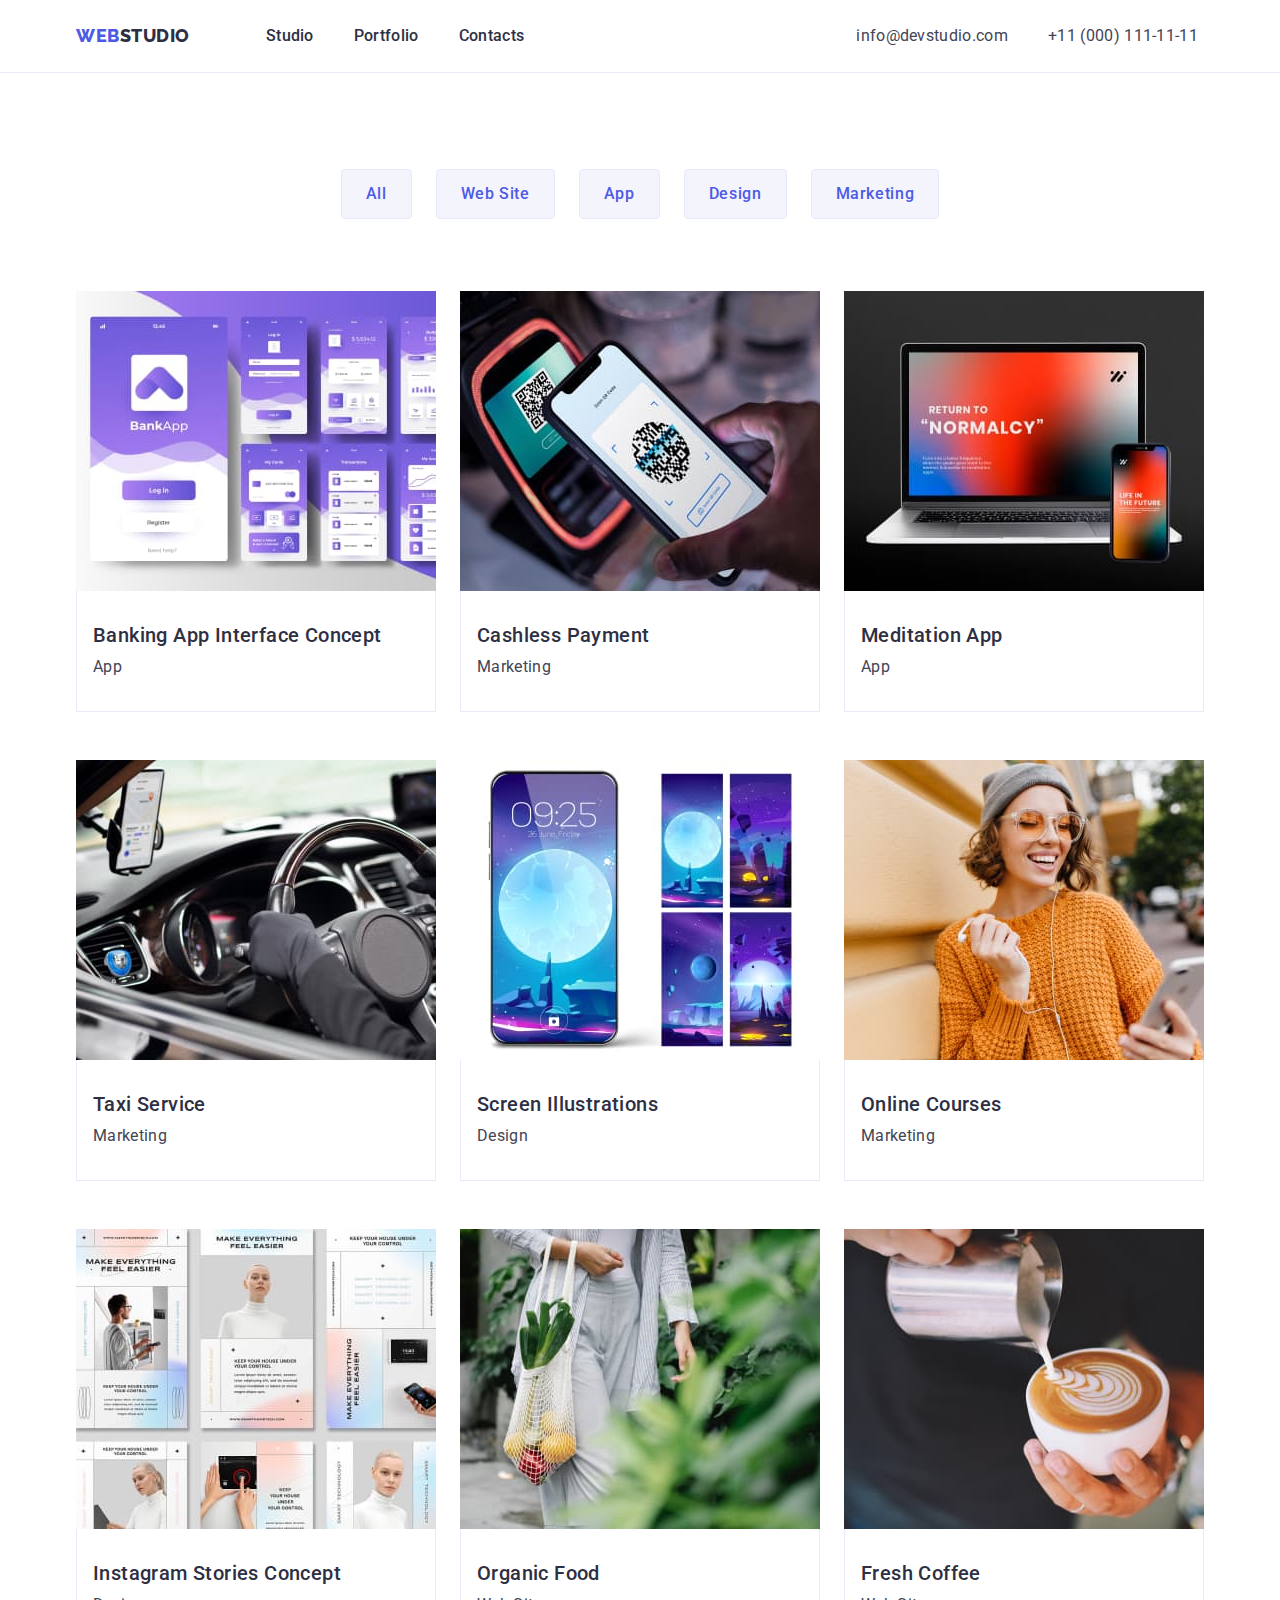
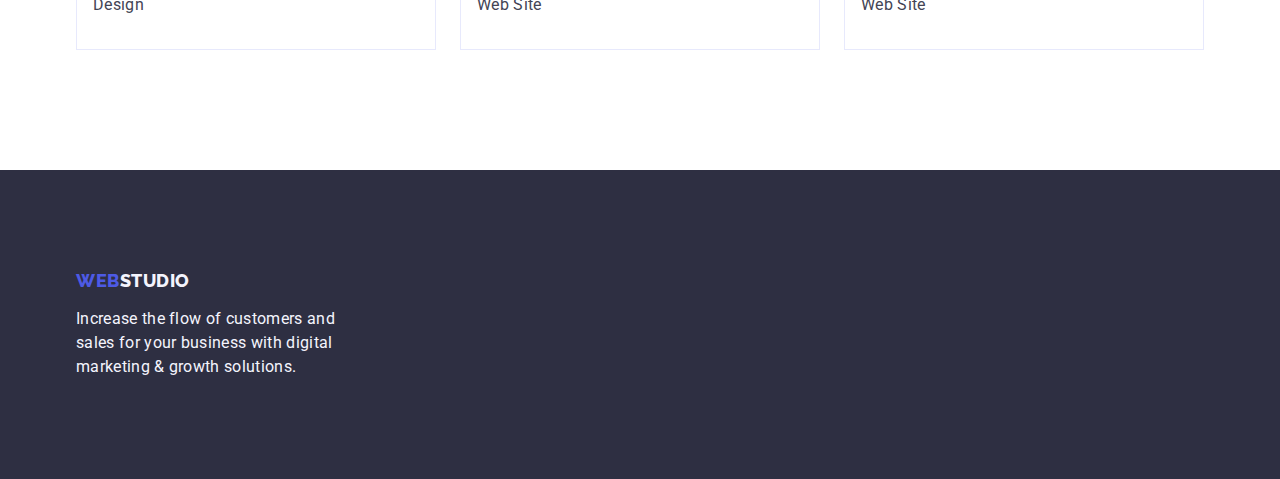
==== portfolio.html @ 5e8afd54 "finish" ====
<!DOCTYPE html>
<html lang="en">
  <head>
    <meta charset="UTF-8" />
    <meta http-equiv="X-UA-Compatible" content="IE=edge" />
    <meta name="viewport" content="width=device-width, initial-scale=1.0" />
    <title>Webstudio</title>
    <link rel="preconnect" href="https://fonts.googleapis.com" />
    <link rel="preconnect" href="https://fonts.gstatic.com" crossorigin />
    <link
      href="https://fonts.googleapis.com/css2?family=Montserrat:wght@400;700&family=Raleway:wght@800&family=Roboto:wght@400;500;700;900&display=swap"
      rel="stylesheet"/>
    <link
      rel="stylesheet"
      href="https://cdnjs.cloudflare.com/ajax/libs/modern-normalize/2.0.0/modern-normalize.min.css"/>
    <link rel="stylesheet" href="./css/styles.css" />
  </head>
  <body>
    <header class="header">
      <div class="header-all container">
        <nav class="header-nav">
          <a href="./index.html" class="logo link">WEB<span class="logo-studio-header">Studio</span></a>
          <ul class="menu-list list">
            <li>
              <a href="./index.html" class="menu link">Studio</a>
            </li>
            <li>
              <a href="./portfolio.html" class="menu link">Portfolio</a>
            </li>
            <li>
              <a href="" class="menu link">Contacts</a>
            </li>
          </ul>
        </nav>
        <address class="adress">
          <ul class="adress-list list">
            <li>
              <a href="mailto:info@devstudio.com" class="mail-tel link"
                >info@devstudio.com</a>
            </li>
            <li>
              <a href="tel:+110001111111" class="mail-tel link"
                >+11 (000) 111-11-11</a>
            </li>
          </ul>
        </address>
      </div>
    </header>
    <main>
      <section class="portfolio section">
        <div class="portfolio-all container">
          <h1 hidden class="visually-hidden">Portfolio</h1>
          <ul class="portfolio-list list">
            <li><button type="button" class="button-all">All</button></li>
            <li><button type="button" class="button-all">Web Site</button></li>
            <li><button type="button" class="button-all">App</button></li>
            <li><button type="button" class="button-all">Design</button></li>
            <li><button type="button" class="button-all">Marketing</button></li>
          </ul>
          <!--Images-->
          <ul class="portfolio-images-list list">
            <li class="images-portfolio">
              <a href="" class="link">
                <img src="./images/row1-img-1.jpg" alt="Banking" width="360" />
                <div class="services-all">
                  <h2 class="services">Banking App Interface Concept</h2>
                  <p class="services-text link">App</p>
                </div>
              </a>
            </li>
            <li class="images-portfolio">
              <a href="" class="link">
                <img src="./images/row1-img-2.jpg" alt="Cashless" width="360" />
                <div class="services-all">
                  <h2 class="services">Cashless Payment</h2>
                  <p class="services-text link">Marketing</p>
                </div>
              </a>
            </li>
            <li class="images-portfolio">
              <a href="" class="link">
                <img
                  src="./images/row1-img-3.jpg"
                  alt="Meditation"
                  width="360"/>
                <div class="services-all">
                  <h2 class="services">Meditation App</h2>
                  <p class="services-text link">App</p>
                </div>
              </a>
            </li>
            <li class="images-portfolio">
              <a href="" class="link">
                <img src="./images/row2-img-1.jpg" alt="Taxi" width="360" />
                <div class="services-all">
                  <h2 class="services">Taxi Service</h2>
                  <p class="services-text link">Marketing</p>
                </div>
              </a>
            </li>
            <li class="images-portfolio">
              <a href="" class="link">
                <img src="./images/row2-img-2.jpg" alt="Screen" width="360" />
                <div class="services-all">
                  <h2 class="services">Screen Illustrations</h2>
                  <p class="services-text link">Design</p>
                </div>
              </a>
            </li>
            <li class="images-portfolio">
              <a href="" class="link">
                <img src="./images/row2-img-3.jpg" alt="Courses" width="360" />
                <div class="services-all">
                  <h2 class="services">Online Courses</h2>
                  <p class="services-text link">Marketing</p>
                </div>
              </a>
            </li>
            <li class="images-portfolio">
              <a href="" class="link">
                <img
                  src="./images/row3-img-1.jpg"
                  alt="Instagram"
                  width="360"/>
                <div class="services-all">
                  <h2 class="services">Instagram Stories Concept</h2>
                  <p class="services-text link">Design</p>
                </div>
              </a>
            </li>
            <li class="images-portfolio">
              <a href="" class="link">
                <img src="./images/row3-img-2.jpg" alt="Food" width="360" />
                <div class="services-all">
                  <h2 class="services">Organic Food</h2>
                  <p class="services-text link">Web Site</p>
                </div>
              </a>
            </li>
            <li class="images-portfolio">
              <a href="" class="link">
                <img src="./images/row3-img-3.jpg" alt="Coffee" width="360" />
                <div class="services-all">
                  <h2 class="services">Fresh Coffee</h2>
                  <p class="services-text link">Web Site</p>
                </div>
              </a>
            </li>
          </ul>
        </div>
      </section>
    </main>
    <footer class="footer">
      <div class="container">
        <a href="./index.html" class="logo-footer link"
          >WEB<span class="logo-studio">Studio</span></a>
        <p class="footer-text">
          Increase the flow of customers and sales for your business with
          digital marketing & growth solutions.
        </p>
      </div>
    </footer>
  </body>
</html>
---- css/styles.css ----
* {
    box-sizing: border-box;
}

body {
    font-family: 'Roboto', sans-serif;
    font-weight: 500;
    font-size: 16px;
    color: var(--paragraph-color);
    background-color: var(--text-color);
}

:root {
    --title-color: #404BBF;
    --text-color: #FFFFFF;
    --btn-color: #4d5ae5;
    --services-color: #2e2f42;
    --paragraph-color: #434455;
    --white-filler-color: #F4F4FD;
    --button-portfolio: #e7e9fc;
}

p,
h1,
h2,
h3,
h4,
h5,
h6 {
    margin: 0;
}

ul,
ol {
    margin: 0;
    padding: 0;
}

.container {
    width: 1158px;
    padding: 0 15px;
    margin: 0 auto;
}

img {
    display: block;
}

.list {
    list-style: none;
}

.link {
    text-decoration: none;
}

.header {
    background-color: var(--text-color);
    margin: 0;
    border-bottom: 1px solid var(--button-portfolio);
    padding: 24px 0;
}

.header-all {
    display: flex;
}

.header-nav {
    display: flex;
    align-items: center;
}

.logo {
    font-family: 'Raleway', sans-serif;
    font-style: normal;
    font-weight: 800;
    font-size: 18px;
    line-height: 1.17;
    letter-spacing: 0.03em;
    text-transform: uppercase;
    color: var(--btn-color);
    margin-right: 76px;

}

.logo-studio-header {
    color: var(--services-color);
}

.logo-studio {
    color: var(--white-filler-color);
}

.menu-list {
    display: flex;
    gap: 40px;
}

.menu {
    font-weight: 500;
    font-size: 16px;
    line-height: 1.5;
    letter-spacing: 0.02em;
    color: var(--services-color);
     padding: 24px 0;
}

.adress-list {
    display: flex;
    gap: 40px;
}

.adress {
    font-style: normal;
    font-weight: 400;
    font-size: 16px;
    line-height: 1.5;
    letter-spacing: 0.02em;
    color: var(--paragraph-color);
    margin-left: 332px;
    
}

.mail-tel {
    color: var(--paragraph-color);
}

.menu:hover,
.menu:focus {
    color: var(--title-color);
}

.mail-tel:hover,
.mail-tel:focus {
    color: var(--title-color);
}

.section-hero {
    background-color: var(--services-color);
    padding: 188px 0;
}

.hero-list {
    display: flex;
    flex-direction: column;
    justify-content: center;
}

.hero {
    font-weight: 700;
    font-size: 56px;
    line-height: 1.07;
    text-align: center;
    letter-spacing: 0.02em;
    color: var(--text-color);
    max-width: 496px;
    margin: 0 auto;
    display: flex;
    flex-direction: column;
    justify-content: center;
}


.button {
    font-family: 'Roboto', sans-serif;
    font-style: normal;
    font-weight: 500;
    font-size: 16px;
    line-height: 1.5;
    display: flex;
    align-items: center;
    letter-spacing: 0.04em;
    color: var(--text-color);
    cursor: pointer;
    background-color: var(--btn-color);
    display: block;
    min-width: 169px;
    height: 56px;
    border: none;
    border-radius: 4px;
    gap: 10px;
    margin-top: 48px;
    margin: 48px auto;
}

.button:hover,
.button:focus {
    background-color: var(--title-color);
}

.visually-hidden {
    position: absolute;
    width: 1px;
    height: 1px;
    margin: -1px;
    border: 0;
    padding: 0;
    white-space: nowrap;
    clip-path: inset(100%);
    clip: rect(0 0 0 0);
    overflow: hidden;
}

.section-about-work {
    background-color: var(--text-color);
    padding: 120px 0;

}

.about-work-list {
    display: flex;
    gap: 24px;
}

.about-work-list-text {
    width: calc((100% - 72px) / 4);
}

.about-work {
    font-weight: 500;
    font-size: 20px;
    line-height: 1.2;
    letter-spacing: 0.02em;
    color: var(--services-color);
    margin-bottom: 8px;
}

.about-work-text {
    font-weight: 400;
    font-size: 16px;
    line-height: 1.5;
    letter-spacing: 0.02em;
    color: var(--paragraph-color);
}

.section-work {
    background-color: var(--text-color);
    padding-bottom: 120px;

}

.work-all {
    display: flex;
    flex-direction: column;
    justify-content: center;
}

.work {
    font-weight: 700;
    font-size: 36px;
    line-height: 1.11;
    text-align: center;
    letter-spacing: 0.02em;
    text-transform: capitalize;
    color: var(--services-color);
    margin-bottom: 72px;
}

.work-list {
    display: flex;
    gap: 24px;
}

.work-images {
    width: calc((100% - 48px) / 3);
}

.section-team {
    background-color: var(--white-filler-color);
    padding: 120px 0;
}

.team-all {
    display: flex;
    flex-direction: column;
    justify-content: center;
}

.team-photo-list {
    display: flex;
    gap: 24px;
}

.team-photo {
    background-color: var(--text-color);
    width: calc((100% - 72px) / 4);
    border-radius: 0px 0px 4px 4px;
}

.team {
    font-weight: 700;
    font-size: 36px;
    line-height: 1.11;
    letter-spacing: 0.02em;
    text-align: center;
    text-transform: capitalize;
    color: var(--services-color);
    margin-bottom: 72px;
    text-align: center;
}

.worker-name {
    font-weight: 500;
    font-size: 20px;
    line-height: 1.2;
    letter-spacing: 0.02em;
    color: var(--services-color);
    text-align: center;
    margin-bottom: 8px;
}

.profession {
    font-weight: 400;
    font-size: 16px;
    line-height: 1.5;
    letter-spacing: 0.02em;
    color: var(--paragraph-color);
    text-align: center;
}

.worker-all {
    padding: 32px 16px;
}

.footer {
    background-color: var(--services-color);
    padding: 100px 0;
}

.logo-footer {
    font-family: 'Raleway', sans-serif;
    font-style: normal;
    font-weight: 800;
    font-size: 18px;
    line-height: 1.17;
    letter-spacing: 0.03em;
    text-transform: uppercase;
    color: var(--btn-color);
    margin-right: 76px;
    display: inline-block;
    margin-bottom: 16px;
}

.footer-text {
    font-weight: 400;
    font-size: 16px;
    line-height: 1.5;
    letter-spacing: 0.02em;
    color: var(--white-filler-color);
    max-width: 264px;
}

.portfolio {
    padding: 96px 0 120px;
}

.portfolio-all {
    display: flex;
    flex-direction: column;
}

.portfolio-list {
    display: flex;
    justify-content: center;
    gap: 24px;
    margin-bottom: 72px;
}

.button-all {
    font-family: "Roboto", sans-serif;
    font-size: 16px;
    line-height: 1.5;
    letter-spacing: 0.04em;
    color: var(--btn-color);
    cursor: pointer;
    font-weight: 500;
    background-color: var(--white-filler-color);
    padding: 12px 24px;
    border: 1px solid var(--button-portfolio);
    border-radius: 4px;
}

.button-all:hover,
.button-all:focus {
    background-color: var(--title-color);
    border: 1px solid transparent;
}

.button-all:hover,
.button-all:focus {
    color: var(--text-color);
}

.portfolio-images-list {
    display: flex;
    flex-wrap: wrap;
    column-gap: 24px;
    row-gap: 48px;
}

.images-portfolio {
    width: calc((100% - 48px) / 3);
}

.services-all {
    padding: 32px 16px;
    border: 1px solid var(--button-portfolio);
    border-top: none;
}

.services {
    font-weight: 500;
    font-size: 20px;
    line-height: 1.2;
    letter-spacing: 0.02em;
    color: var(--services-color);
    margin-bottom: 8px;
}

.services-text {
    font-weight: 400;
    font-size: 16px;
    line-height: 1.5;
    letter-spacing: 0.02em;
    color: var(--paragraph-color);
}
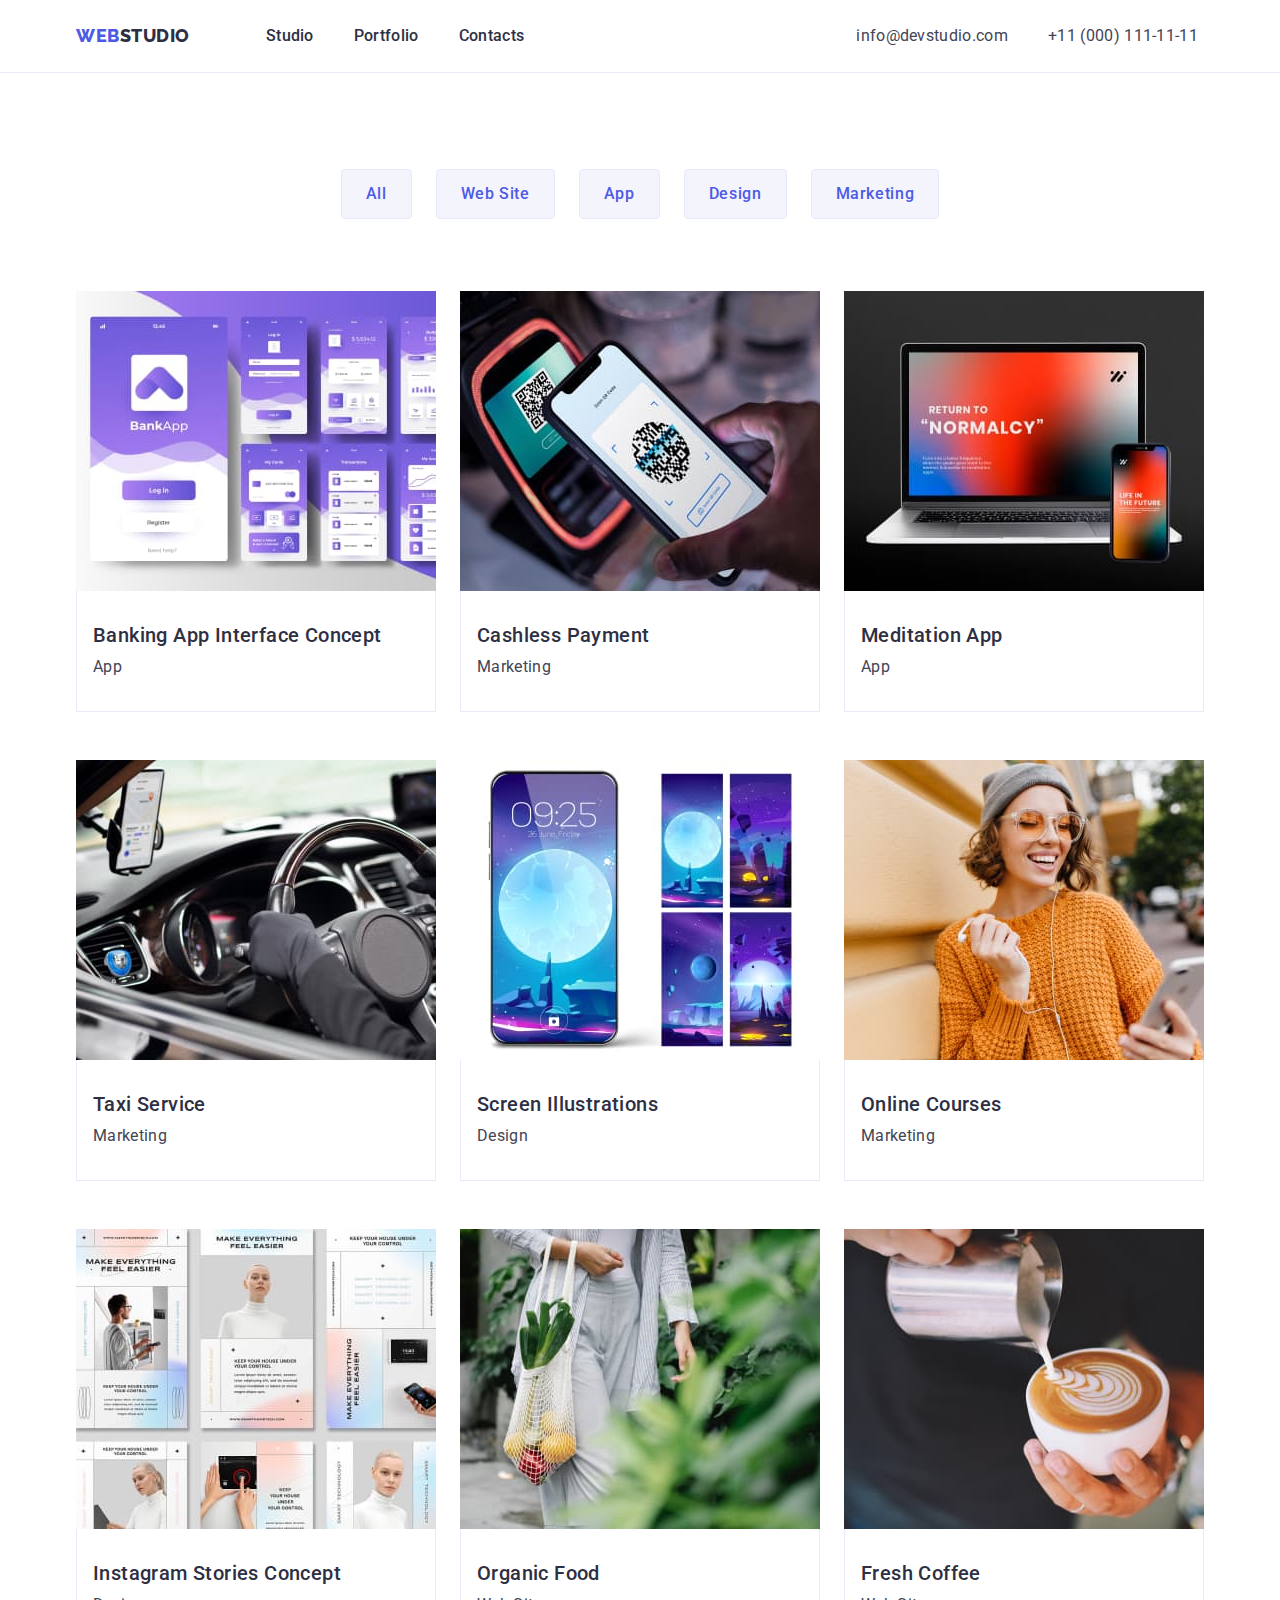
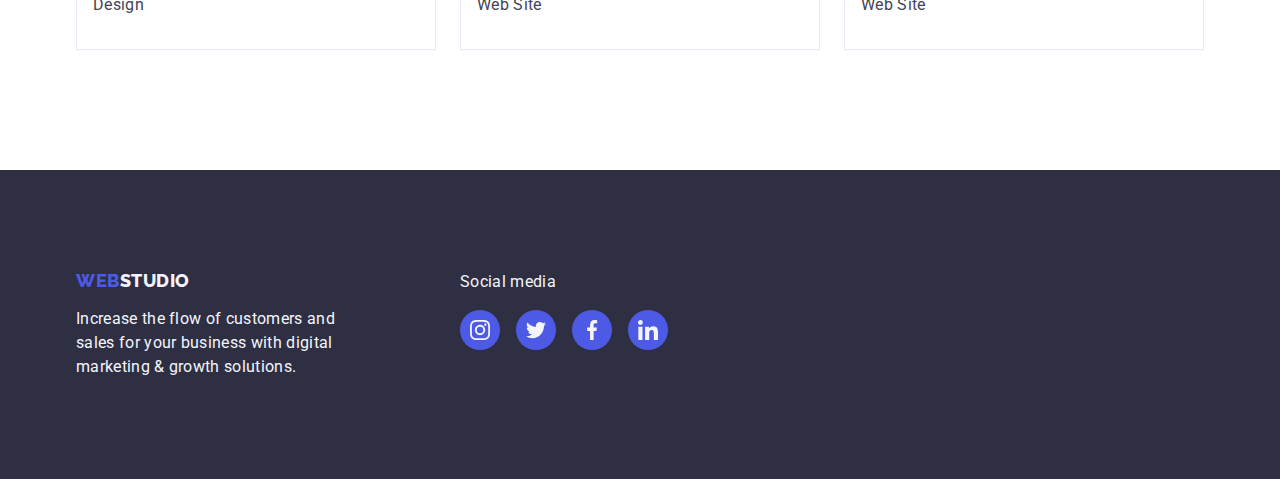
==== commit 456413af: "finish" ====
--- a/portfolio.html
+++ b/portfolio.html
@@ -151,7 +151,8 @@
       </section>
     </main>
     <footer class="footer">
-      <div class="container">
+      <div class="footer-container container">
+        <div class="main-footer">
         <a href="./index.html" class="logo-footer link"
           >WEB<span class="logo-studio">Studio</span></a>
         <p class="footer-text">
@@ -159,6 +160,40 @@
           digital marketing & growth solutions.
         </p>
       </div>
-    </footer>
+        <div class="footer-social">
+          <p class="footer-text">Social media</p>
+          <ul class="social-list-footer list">
+          <li class="social-list-iteam">
+            <a href="" class="social-list-link-footer">
+              <svg class="social-list-icons" width="20" height="20">
+                <use href="./images/icons.svg#instagram"></use>
+              </svg>
+            </a>
+          </li>
+          <li class="social-list-iteam">
+            <a href="" class="social-list-link-footer">
+              <svg class="social-list-icons" width="20" height="20">
+                <use href="./images/icons.svg#twitter"></use>
+              </svg>
+            </a>
+          </li>
+          <li class="social-list-iteam">
+            <a href="" class="social-list-link-footer">
+              <svg class="social-list-icons" width="20" height="20">
+                <use href="./images/icons.svg#facebook"></use>
+              </svg>
+            </a>
+          </li>
+          <li class="social-list-iteam">
+            <a href="" class="social-list-link-footer">
+              <svg class="social-list-icons" width="20" height="20">
+                <use href="./images/icons.svg#linkedin"></use>
+              </svg>
+            </a>
+          </li>
+        </ul>
+      </div> 
+      </div>
+      </footer>
   </body>
 </html>
--- a/css/styles.css
+++ b/css/styles.css
@@ -18,6 +18,8 @@
     --paragraph-color: #434455;
     --white-filler-color: #F4F4FD;
     --button-portfolio: #e7e9fc;
+    --green-color:#31D0AA;
+    --light-slate-color: #8E8F99;
 }
 
 p,
@@ -138,6 +140,8 @@
 .section-hero {
     background-color: var(--services-color);
     padding: 188px 0;
+    background-image: linear-gradient(rgba(46, 47, 66, 0.4),rgba(46, 47, 66, 0.4)), url("../images/people.jpg");
+    background-size: cover;
 }
 
 .hero-list {
@@ -232,6 +236,15 @@
     letter-spacing: 0.02em;
     color: var(--paragraph-color);
 }
+.about-work-icons-link{
+    display: flex;
+    justify-content: center;
+    align-items: center;
+    width: 264px;
+    height: 112px;
+    background-color: var(--white-filler-color);
+    margin-bottom: 8px;
+}
 
 .section-work {
     background-color: var(--text-color);
@@ -285,6 +298,7 @@
     background-color: var(--text-color);
     width: calc((100% - 72px) / 4);
     border-radius: 0px 0px 4px 4px;
+    box-shadow: 1px 1px 5px 0 var(--paragraph-color);
 }
 
 .team {
@@ -321,10 +335,35 @@
 .worker-all {
     padding: 32px 16px;
 }
+.social-list{
+    display: flex;
+    justify-content: center;
+    gap: 24px;
+    margin-bottom: 32px;
+    margin-top: 8px;
+}
+.social-list-link{
+    display: flex;
+    justify-content: center;
+    align-items: center;
+    width: 40px;
+    height: 40px;
+    border-radius: 50%;
+    background-color: var(--btn-color);
+}
+.social-list-link:hover,
+.social-list-link:focus{
+    background-color: var(--title-color);
+}
 
 .footer {
+    display: flex;
     background-color: var(--services-color);
     padding: 100px 0;
+    
+}
+.footer-container{
+    display: flex;
 }
 
 .logo-footer {
@@ -350,6 +389,36 @@
     max-width: 264px;
 }
 
+.footer-social{
+    display: block;
+    max-width: 208px;
+    max-height: 80px;
+}
+.social-list-footer{
+    display: flex;
+    justify-content: center;
+    gap: 16px;
+    margin-top: 16px;
+}
+.social-list-link-footer{
+    display: flex;
+    justify-content: center;
+    align-items: center;
+    width: 40px;
+    height: 40px;
+    border-radius: 50%;
+    background-color: var(--btn-color);
+}
+.social-list-link-footer:hover,
+.social-list-link-footer:focus{
+    background-color: var(--green-color);
+}
+.main-footer{
+    display: block;
+    max-width:264px ;
+    max-height: 112px;
+    margin-right: 120px;
+}
 .portfolio {
     padding: 96px 0 120px;
 }
@@ -384,6 +453,7 @@
 .button-all:focus {
     background-color: var(--title-color);
     border: 1px solid transparent;
+    box-shadow: 1px 1px 5px 0 var(--paragraph-color);
 }
 
 .button-all:hover,
@@ -401,7 +471,10 @@
 .images-portfolio {
     width: calc((100% - 48px) / 3);
 }
-
+.images-portfolio:hover{
+    box-shadow: 1px 1px 5px 0 var(--paragraph-color)
+
+} 
 .services-all {
     padding: 32px 16px;
     border: 1px solid var(--button-portfolio);
@@ -423,4 +496,38 @@
     line-height: 1.5;
     letter-spacing: 0.02em;
     color: var(--paragraph-color);
-}+}
+.customers-section{
+    padding: 120px 0;
+    background-color: var(--text-color);
+}
+.customers-list{
+    display: flex;
+    gap: 24px;
+}
+.customers-link{
+    display: flex;
+    justify-content: center;
+    align-items: center;
+    width: 168px;
+    height: 88px;
+    background-color: var(--text-color);
+    border-radius: 4px 4px 4px 4px;
+    border: 1px solid var(--light-slate-color);
+}
+.customers-icons{
+    fill: var(--light-slate-color);
+}
+.customers-icons:focus,
+.customers-icons:hover{
+    fill: var(--title-color);
+}
+.customers-link:hover,
+.customers-link:focus{
+    border: 1px solid var(--title-color);
+
+}
+
+.title-customers{
+    margin-bottom: 72px;
+}
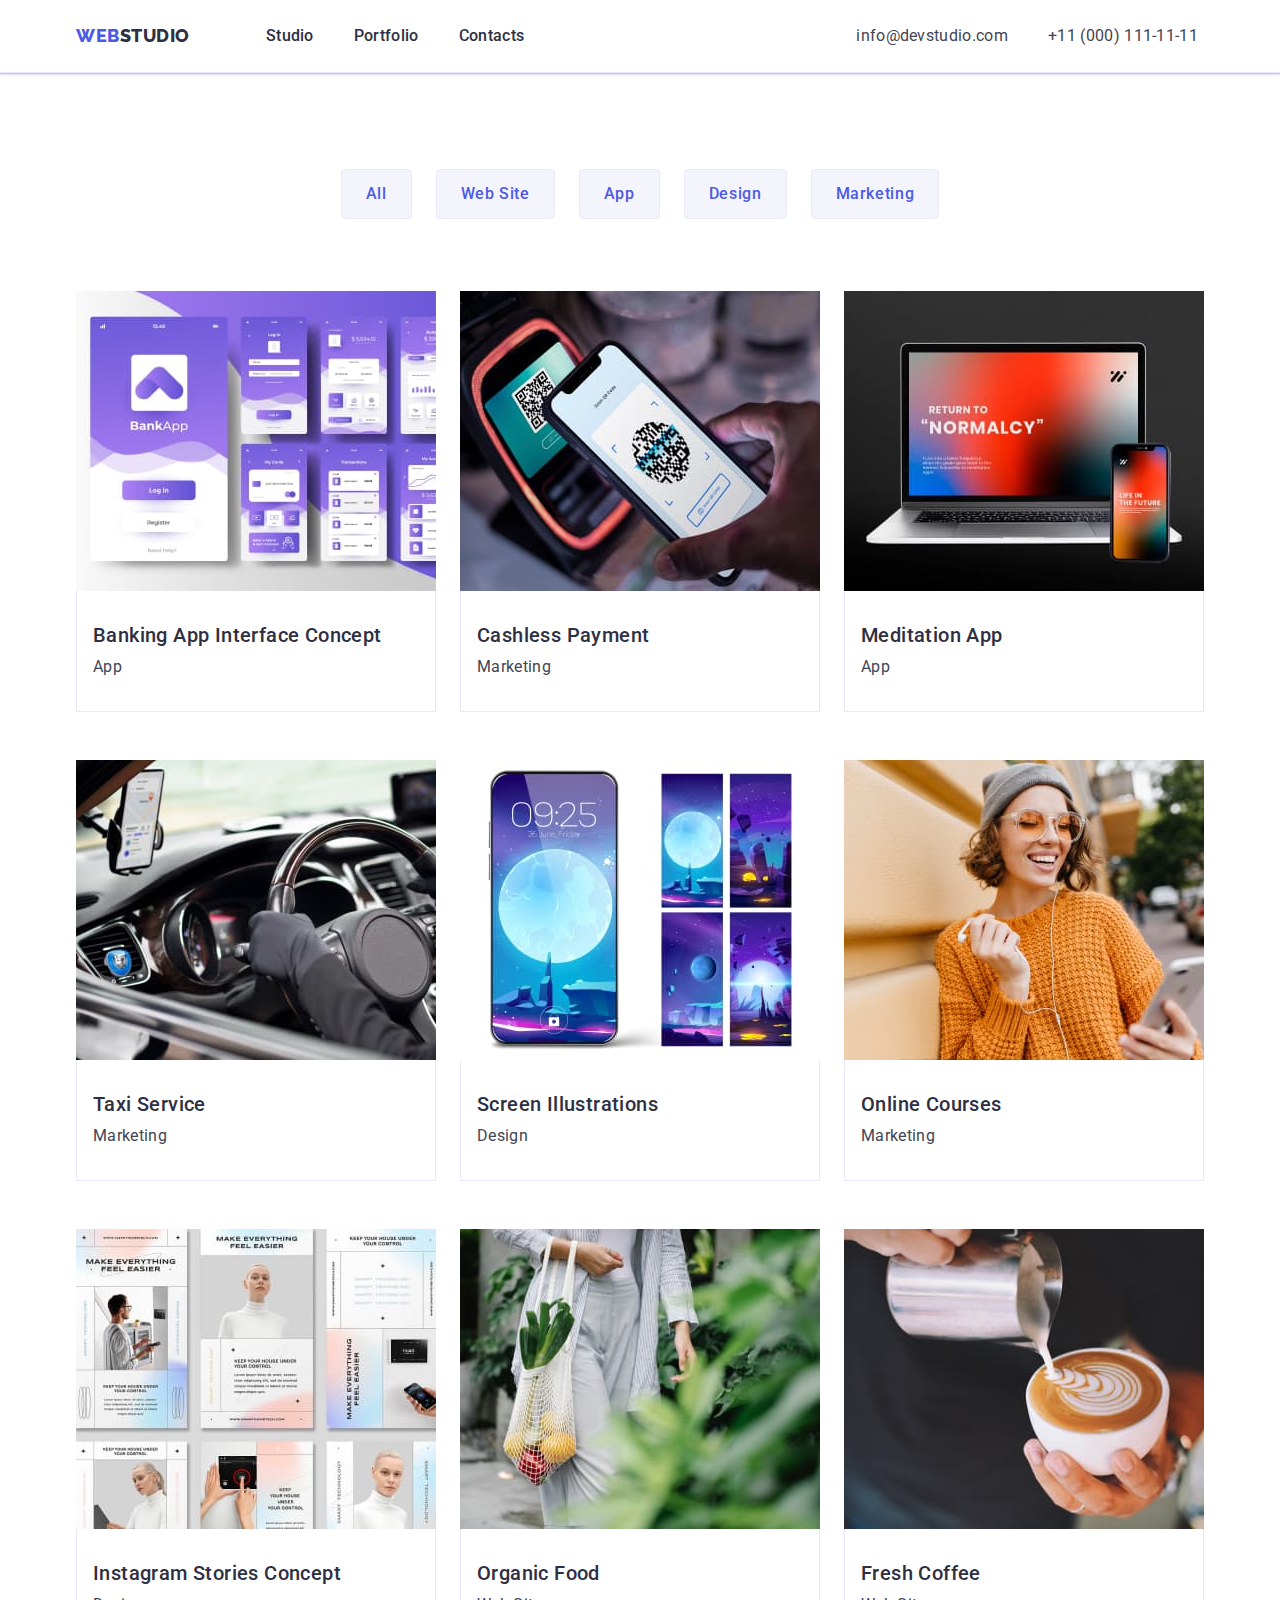
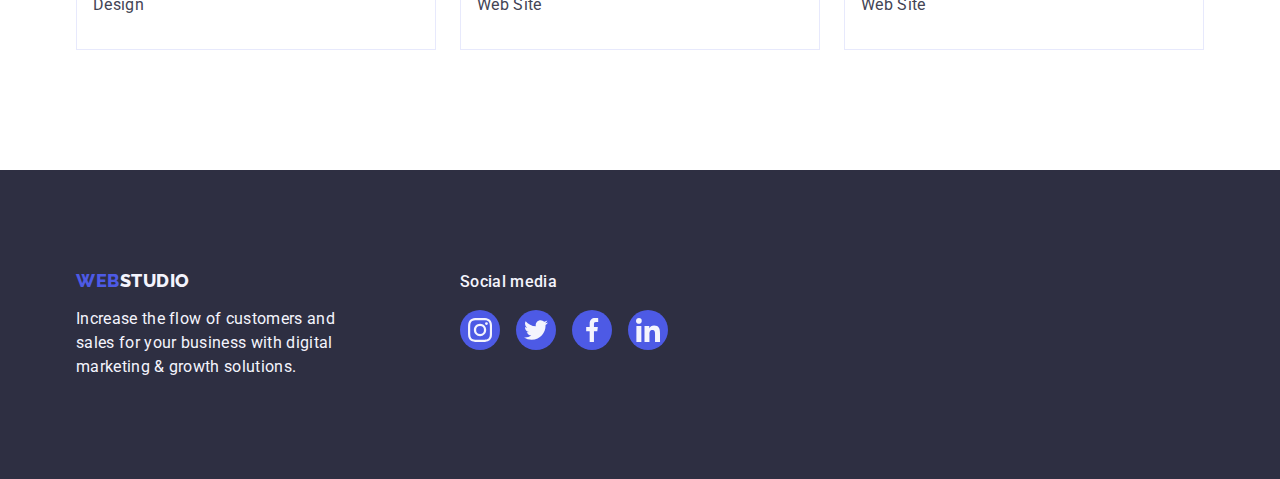
==== commit 4093fc6a: "finish" ====
--- a/portfolio.html
+++ b/portfolio.html
@@ -60,7 +60,7 @@
           <!--Images-->
           <ul class="portfolio-images-list list">
             <li class="images-portfolio">
-              <a href="" class="link">
+              <a href="" class="images-link-portfolio link">
                 <img src="./images/row1-img-1.jpg" alt="Banking" width="360" />
                 <div class="services-all">
                   <h2 class="services">Banking App Interface Concept</h2>
@@ -69,7 +69,7 @@
               </a>
             </li>
             <li class="images-portfolio">
-              <a href="" class="link">
+              <a href="" class="images-link-portfolio link">
                 <img src="./images/row1-img-2.jpg" alt="Cashless" width="360" />
                 <div class="services-all">
                   <h2 class="services">Cashless Payment</h2>
@@ -78,7 +78,7 @@
               </a>
             </li>
             <li class="images-portfolio">
-              <a href="" class="link">
+              <a href="" class="images-link-portfolio link">
                 <img
                   src="./images/row1-img-3.jpg"
                   alt="Meditation"
@@ -90,7 +90,7 @@
               </a>
             </li>
             <li class="images-portfolio">
-              <a href="" class="link">
+              <a href="" class="images-link-portfolio link">
                 <img src="./images/row2-img-1.jpg" alt="Taxi" width="360" />
                 <div class="services-all">
                   <h2 class="services">Taxi Service</h2>
@@ -99,7 +99,7 @@
               </a>
             </li>
             <li class="images-portfolio">
-              <a href="" class="link">
+              <a href="" class="images-link-portfolio link">
                 <img src="./images/row2-img-2.jpg" alt="Screen" width="360" />
                 <div class="services-all">
                   <h2 class="services">Screen Illustrations</h2>
@@ -108,7 +108,7 @@
               </a>
             </li>
             <li class="images-portfolio">
-              <a href="" class="link">
+              <a href="" class="images-link-portfolio link">
                 <img src="./images/row2-img-3.jpg" alt="Courses" width="360" />
                 <div class="services-all">
                   <h2 class="services">Online Courses</h2>
@@ -117,7 +117,7 @@
               </a>
             </li>
             <li class="images-portfolio">
-              <a href="" class="link">
+              <a href="" class="images-link-portfolio link">
                 <img
                   src="./images/row3-img-1.jpg"
                   alt="Instagram"
@@ -129,7 +129,7 @@
               </a>
             </li>
             <li class="images-portfolio">
-              <a href="" class="link">
+              <a href="" class="images-link-portfolio link">
                 <img src="./images/row3-img-2.jpg" alt="Food" width="360" />
                 <div class="services-all">
                   <h2 class="services">Organic Food</h2>
@@ -138,7 +138,7 @@
               </a>
             </li>
             <li class="images-portfolio">
-              <a href="" class="link">
+              <a href="" class="images-link-portfolio link">
                 <img src="./images/row3-img-3.jpg" alt="Coffee" width="360" />
                 <div class="services-all">
                   <h2 class="services">Fresh Coffee</h2>
@@ -150,7 +150,8 @@
         </div>
       </section>
     </main>
-    <footer class="footer">
+     <!--Footer-->
+     <footer class="footer">
       <div class="footer-container container">
         <div class="main-footer">
         <a href="./index.html" class="logo-footer link"
@@ -161,39 +162,39 @@
         </p>
       </div>
         <div class="footer-social">
-          <p class="footer-text">Social media</p>
+          <p class="footer-paragraf">Social media</p>
           <ul class="social-list-footer list">
           <li class="social-list-iteam">
             <a href="" class="social-list-link-footer">
-              <svg class="social-list-icons" width="20" height="20">
+              <svg class="social-list-icons-footer" width="24" height="24">
                 <use href="./images/icons.svg#instagram"></use>
               </svg>
             </a>
           </li>
           <li class="social-list-iteam">
             <a href="" class="social-list-link-footer">
-              <svg class="social-list-icons" width="20" height="20">
+              <svg class="social-list-icons-footer" width="24" height="24">
                 <use href="./images/icons.svg#twitter"></use>
               </svg>
             </a>
           </li>
           <li class="social-list-iteam">
             <a href="" class="social-list-link-footer">
-              <svg class="social-list-icons" width="20" height="20">
+              <svg class="social-list-icons-footer" width="24" height="24">
                 <use href="./images/icons.svg#facebook"></use>
               </svg>
             </a>
           </li>
           <li class="social-list-iteam">
             <a href="" class="social-list-link-footer">
-              <svg class="social-list-icons" width="20" height="20">
+              <svg class="social-list-icons-footer" width="24" height="24">
                 <use href="./images/icons.svg#linkedin"></use>
               </svg>
             </a>
           </li>
         </ul>
       </div> 
-      </div>
-      </footer>
+     </div>
+    </footer>
   </body>
 </html>
--- a/css/styles.css
+++ b/css/styles.css
@@ -61,6 +61,7 @@
     margin: 0;
     border-bottom: 1px solid var(--button-portfolio);
     padding: 24px 0;
+    box-shadow: 0px 2px 1px rgba(46, 47, 66, 0.08), 0px 1px 1px rgba(46, 47, 66, 0.16), 0px 1px 6px rgba(46, 47, 66, 0.08);
 }
 
 .header-all {
@@ -140,7 +141,9 @@
 .section-hero {
     background-color: var(--services-color);
     padding: 188px 0;
-    background-image: linear-gradient(rgba(46, 47, 66, 0.4),rgba(46, 47, 66, 0.4)), url("../images/people.jpg");
+    background-image: linear-gradient(rgba(46, 47, 66, 0.7), rgba(46, 47, 66, 0.7)), url("../images/people.jpg"); 
+    background-repeat: no-repeat;
+    background-position: center;
     background-size: cover;
 }
 
@@ -148,6 +151,7 @@
     display: flex;
     flex-direction: column;
     justify-content: center;
+    max-width: 1440px;
 }
 
 .hero {
@@ -240,10 +244,10 @@
     display: flex;
     justify-content: center;
     align-items: center;
-    width: 264px;
     height: 112px;
     background-color: var(--white-filler-color);
     margin-bottom: 8px;
+    border-radius: 4px;
 }
 
 .section-work {
@@ -298,7 +302,7 @@
     background-color: var(--text-color);
     width: calc((100% - 72px) / 4);
     border-radius: 0px 0px 4px 4px;
-    box-shadow: 1px 1px 5px 0 var(--paragraph-color);
+    box-shadow:  0px 1px 6px rgba(46, 47, 66, 0.08), 0px 1px 1px rgba(46, 47, 66, 0.16), 0px 2px 1px rgba(46, 47, 66, 0.08);
 }
 
 .team {
@@ -333,7 +337,7 @@
 }
 
 .worker-all {
-    padding: 32px 16px;
+    padding: 32px 0px;
 }
 .social-list{
     display: flex;
@@ -355,7 +359,9 @@
 .social-list-link:focus{
     background-color: var(--title-color);
 }
-
+.social-list-icons{
+    fill: var(--white-filler-color);
+}
 .footer {
     display: flex;
     background-color: var(--services-color);
@@ -364,6 +370,7 @@
 }
 .footer-container{
     display: flex;
+    align-items: baseline;
 }
 
 .logo-footer {
@@ -388,6 +395,14 @@
     color: var(--white-filler-color);
     max-width: 264px;
 }
+.footer-paragraf{
+    font-weight: 500;
+    font-size: 16px;
+    line-height: 1.5;
+    letter-spacing: 0.02em;
+    color: var(--white-filler-color);
+    margin-bottom: 16px;
+}
 
 .footer-social{
     display: block;
@@ -413,6 +428,9 @@
 .social-list-link-footer:focus{
     background-color: var(--green-color);
 }
+.social-list-icons-footer{
+    fill: var(--white-filler-color);
+}
 .main-footer{
     display: block;
     max-width:264px ;
@@ -451,36 +469,33 @@
 
 .button-all:hover,
 .button-all:focus {
+    color: var(--text-color);
     background-color: var(--title-color);
     border: 1px solid transparent;
-    box-shadow: 1px 1px 5px 0 var(--paragraph-color);
-}
-
-.button-all:hover,
-.button-all:focus {
-    color: var(--text-color);
-}
-
+    box-shadow: 0px 3px 1px rgba(0, 0, 0, 0.1), 0px 2px 1px rgba(0, 0, 0, 0.08), 0px 2px 2px rgba(0, 0, 0, 0.12);
+}
 .portfolio-images-list {
     display: flex;
     flex-wrap: wrap;
     column-gap: 24px;
     row-gap: 48px;
 }
-
+.images-link-portfolio{
+    display: block;
+}
+.images-link-portfolio:hover,
+.images-link-portfolio:focus{
+    box-shadow: 0px 1px 6px rgba(46, 47, 66, 0.08), 0px 1px 1px rgba(46, 47, 66, 0.16), 0px 2px 1px rgba(46, 47, 66, 0.08); 
+
+}
 .images-portfolio {
     width: calc((100% - 48px) / 3);
 }
-.images-portfolio:hover{
-    box-shadow: 1px 1px 5px 0 var(--paragraph-color)
-
-} 
 .services-all {
     padding: 32px 16px;
     border: 1px solid var(--button-portfolio);
     border-top: none;
 }
-
 .services {
     font-weight: 500;
     font-size: 20px;
@@ -505,18 +520,24 @@
     display: flex;
     gap: 24px;
 }
+.customers-link-all{
+    width: calc((100% - 120px) / 6);
+    height: 88px;
+    background-color: var(--text-color);  
+}
 .customers-link{
     display: flex;
     justify-content: center;
     align-items: center;
-    width: 168px;
-    height: 88px;
-    background-color: var(--text-color);
-    border-radius: 4px 4px 4px 4px;
-    border: 1px solid var(--light-slate-color);
+    width: 100%;
+    height: 100%;
+    border: 1px solid var(--light-slate-color); 
+    border-radius: 4px;
+    color: var(--light-slate-color);
 }
 .customers-icons{
-    fill: var(--light-slate-color);
+    fill: currentColor;
+    
 }
 .customers-icons:focus,
 .customers-icons:hover{
@@ -525,6 +546,7 @@
 .customers-link:hover,
 .customers-link:focus{
     border: 1px solid var(--title-color);
+    color: var(--title-color);
 
 }
 
